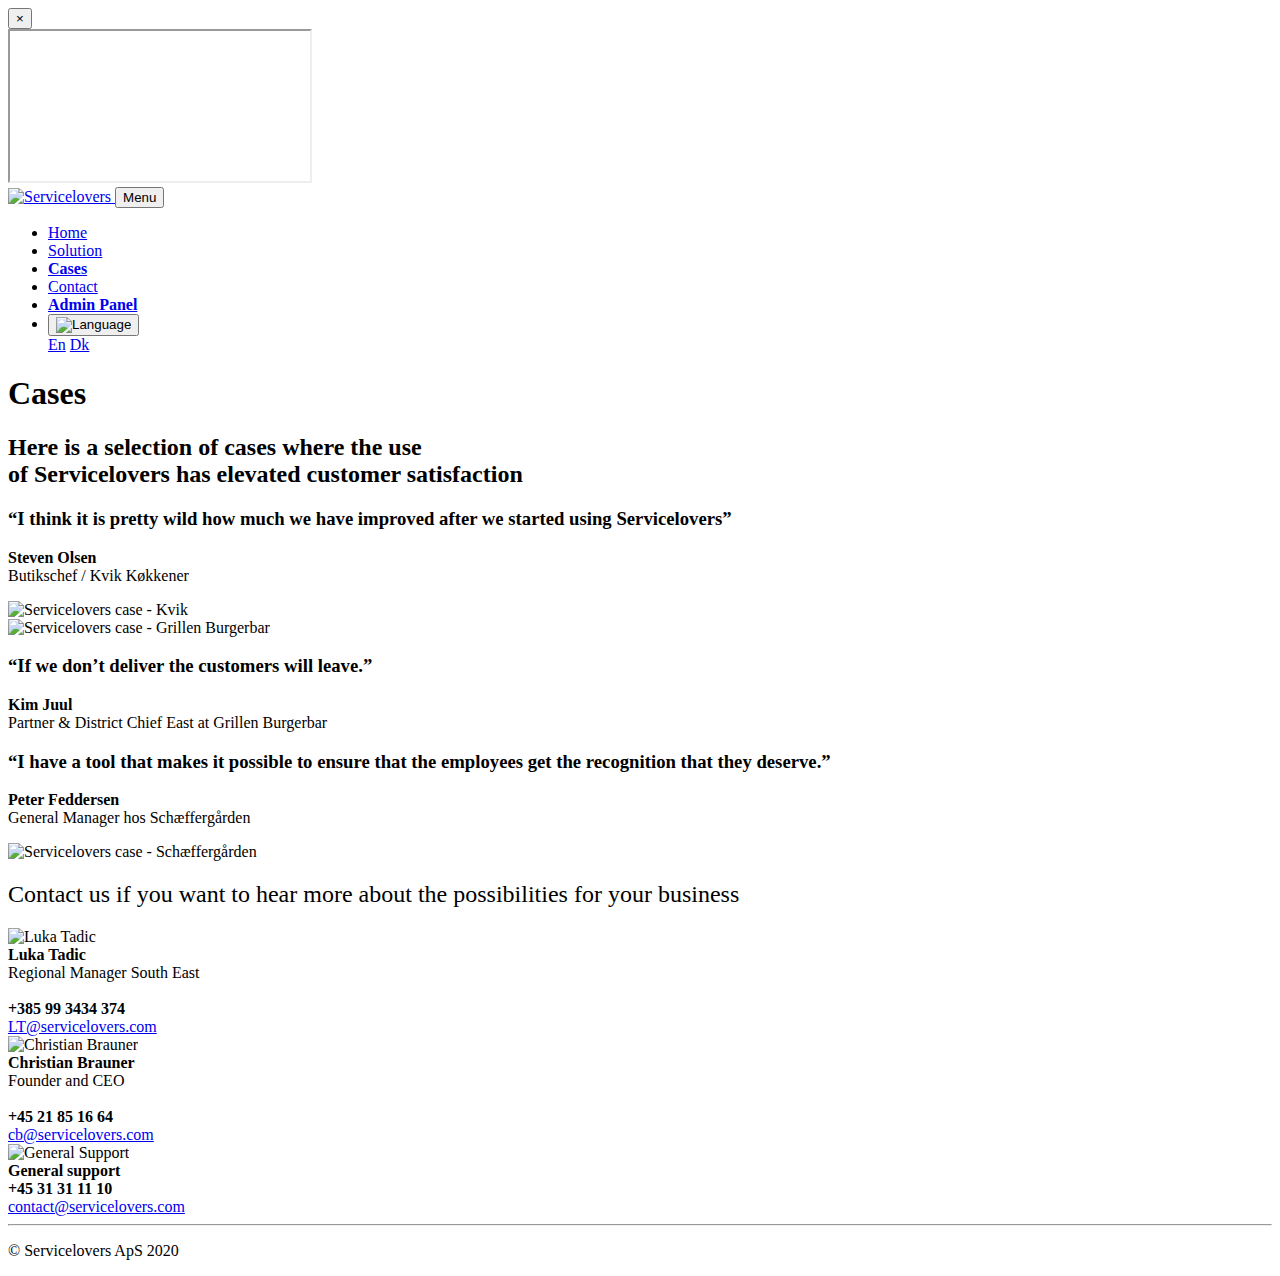
==== cases.html @ fa61757b "Add files via upload" ====
<!DOCTYPE html>
<html lang="en">

<head>

  <meta charset="utf-8">
  <meta name="viewport" content="width=device-width, initial-scale=1, shrink-to-fit=no">
  <meta name="description" content="">
  <meta name="author" content="">

  <title>Servicelovers / Cases</title>
  
  <script src="vendor/jquery/jquery.min.js"></script>
  <script src="js/jquery.MultiLanguage.min.js"></script>  
  
  <link rel="icon" type="image/png" href="favicon.ico" sizes="60x60">

  <!-- Bootstrap core CSS -->
  <link href="vendor/bootstrap/css/bootstrap.min.css" rel="stylesheet">
  
  <!-- Slick slider CSS -->
  <link rel="stylesheet" type="text/css" href="slick/slick.css">
  
  <!-- Fonts -->
  <link href="https://fonts.googleapis.com/css2?family=Lato:wght@300;400;900&display=swap" rel="stylesheet">
  
  <!-- Custom styles -->
  <link href="css/servicelovers.css" rel="stylesheet">
  
  <!-- Animate on scroll -->
  <link href="css/aos.css" rel="stylesheet">

</head>

<body>
  
   <!-- Modal -->
  <div class="modal fade" id="myModal" tabindex="-1" role="dialog" aria-labelledby="exampleModalLabel" aria-hidden="true">
    <div class="modal-dialog" role="document">
      <div class="modal-content">

        <div class="modal-body">
          <button type="button" class="close" data-dismiss="modal" aria-label="Close">
            <span aria-hidden="true">&times;</span>
          </button>        
          <!-- 16:9 aspect ratio -->
          <div class="embed-responsive embed-responsive-16by9">
            <iframe class="embed-responsive-item" src="" id="video"  allowscriptaccess="always" allow="autoplay"></iframe>
          </div>
        </div>

      </div>
    </div>
  </div> 

  <!-- Navigation -->
  <nav class="navbar navbar-expand-lg navbar-light fixed-top" id="mainNav">
    <div class="container">
      <a class="navbar-brand js-scroll-trigger" href="index.html">
        <img src="img/sl-logo-white.svg" class="img-fluid" style="max-width: 180px" alt="Servicelovers">
      </a>
      <button class="navbar-toggler navbar-toggler-right" type="button" data-toggle="collapse" data-target="#navbarResponsive" aria-controls="navbarResponsive" aria-expanded="false" aria-label="Toggle navigation">
        Menu
        <i class="fas fa-bars"></i>
      </button>
      <div class="collapse navbar-collapse" id="navbarResponsive">
        <ul class="navbar-nav ml-auto">
          <li class="nav-item">
            <a class="nav-link js-scroll-trigger" href="index.html" id="menuHome">Home</a>
          </li>
          <li class="nav-item">
            <a class="nav-link js-scroll-trigger" href="solution.html" id="menuSolution">Solution</a>
          </li>
          <li class="nav-item">
            <a class="nav-link js-scroll-trigger" href="#cases" id="menuCases"><b>Cases</b></a>
          </li>
          <li class="nav-item">
            <a class="nav-link js-scroll-trigger" href="#contact" id="menuContact">Contact</a>
          </li>
          <li class="nav-item">            
            <a class="btn btn-primary btn-sm mx-0 mx-lg-3" href="#contact"><b>Admin Panel</b></a>
          </li>
          <li class="nav-item">
            <div class="btn-group">
              <button class="btn btn-secondary btn-sm dropdown-toggle" type="button" data-toggle="dropdown" aria-haspopup="true" aria-expanded="false">
                <img src="img/ico-globe-bright.svg" alt="Language" />
              </button>
              <div class="dropdown-menu">
                <a class="dropdown-item" href="#" onclick="$.MultiLanguage('language_cases.json', 'en')">En</a>
                <a class="dropdown-item" href="#" onclick="$.MultiLanguage('language_cases.json', 'dk')">Dk</a>
                <!--a class="dropdown-item" href="#" onclick="$.MultiLanguage('language.json', 'hr')">Hr</a>
                <a class="dropdown-item" href="#" onclick="$.MultiLanguage('language.json', 'de')">De</a-->
              </div>
            </div>
          </li>
        </ul>
      </div>
    </div>
  </nav>

  <header class="headerSubpage d-none d-lg-block"></header>
  
  <section class="subPageHeader pb-0">
    <div class="container px-3 px-sm-5">
      <div class="row no-gutters">
        <div class="col-12">
          <h1 id="pageTitle">Cases</h1>
          <h2 id="subHeader">Here is a selection of cases where the use<br> of Servicelovers has elevated customer satisfaction</h2>          
        </div>
      </div>
    </div>
  </section>
 
  <section>
    <div class="container p-0">
      
      <div class="row no-gutters">
        <div class="col-lg-6 my-auto px-3 px-sm-5">
          <h3 class="pb-4"><b id="caseKvikQuote">“I think it is pretty wild how much we have improved after we started using Servicelovers”</b></h3>
          <div class="d-flex flex-row">
            <div class="align-self-center">
              <p class="float-right"><b>Steven Olsen</b><br>
              <span class="font-weight-light" id="caseKvikEmployee">Butikschef / Kvik Køkkener</span>
            </div>
          </div>
        </div>
         <div class="col-lg-6 text-white my-auto p-4">
            <img src="img/img-video-kvik.jpg" alt="Servicelovers case - Kvik" class="img-fluid my-5 video-btn grow-shadow" data-toggle="modal" data-src="https://www.youtube.com/embed/wviYY9PP62Y" data-target="#myModal">
        </div>
      </div>
      
      <div class="row no-gutters">
        <div class="col-lg-6 text-white my-auto p-4 order-2 order-md-1">
            <img src="img/img-video-grillen.jpg" alt="Servicelovers case - Grillen Burgerbar" class="img-fluid my-5 video-btn grow-shadow" data-toggle="modal" data-src="https://www.youtube.com/embed/oKk7j5cJLrE" data-target="#myModal">
        </div>
        <div class="col-lg-6 my-auto px-3 px-sm-5 order-1 order-md-2">
          <h3 class="pb-4"><b id="caseGrillenQuote">“If we don’t deliver the customers will leave.”</b></h3>
          <div class="d-flex flex-row">
            <div class="align-self-center">
              <p class="float-right"><b>Kim Juul</b><br>
              <span class="font-weight-light" id="caseGrillenEmployee">Partner &amp; District Chief East at Grillen Burgerbar</span>
            </div>
          </div>
        </div>
      </div>
      
      <div class="row no-gutters">
        <div class="col-lg-6 my-auto px-3 px-sm-5">
          <h3 class="pb-4"><b id="caseSchaefQuote">“I have a tool that makes it possible to ensure that the employees get the recognition that they deserve.”</b></h3>
          <div class="d-flex flex-row">
            <div class="align-self-center">
              <p class="float-right"><b>Peter Feddersen</b><br>
              <span class="font-weight-light" id="caseSchaefEmployee">General Manager hos Schæffergården</span>
            </div>
          </div>
        </div>
         <div class="col-lg-6 text-white my-auto p-4">
            <img src="img/img-video-schaeffergaarden.jpg" alt="Servicelovers case - Schæffergården" class="img-fluid my-5 video-btn grow-shadow" data-toggle="modal" data-src="https://www.youtube.com/embed/VyWmxE66z84" data-target="#myModal">
        </div>
      </div>
      
    </div>
  </section>
  
  <section id="contact" class="py-5">
    <div class="container" data-aos="fade-in">
      <div class="row">
        <div class="col-12 col-lg-6 offset-lg-3 py-5">
          <h2 style="font-weight: 300" id="contactHeader">Contact us if you want to hear more about the possibilities for your business</h2>
          <a href="#contact"></a>
        </div>
      </div>
      <div class="row pt-5">
        <div class="col-12 col-md-2 offset-md-3">                
          <div class="p-3 px-lg-5">
            <img src="img/img-luka.png" class="img-fluid" alt="Luka Tadic">
          </div>
          <div class="py-lg-3">
            <div class="conNamePos">
              <b>Luka Tadic</b><br>
              <span>Regional Manager South East</span><br><br>
            </div>
            <b>+385 99 3434 374</b><br>
            <a href="mailto:LT@servicelovers.com">LT@servicelovers.com</a>
          </div>
        </div>
        
        <div class="col-12 col-md-2">
          <div class="p-3 px-lg-5">
            <img src="img/img-cb.png" class="img-fluid" alt="Christian Brauner">
          </div>
          <div class="py-lg-3">
            <div class="conNamePos">
              <b>Christian Brauner</b><br>
              <span>Founder and CEO</span><br><br>
            </div>
            <b>+45 21 85 16 64</b><br>            
            <a href="mailto:cb@servicelovers.com">cb@servicelovers.com</a>
          </div>
        </div>
        
        <div class="col-12 col-md-2">
          <div class="p-3 px-lg-5">
            <img src="img/img-support.png" class="img-fluid" alt="General Support">
          </div>
          <div class="py-lg-3">
            <div class="conNamePos">
              <b>General support</b><br>
            </div>
            <b>+45 31 31 11 10</b><br>
            <a href="mailto:contact@servicelovers.com">contact@servicelovers.com</a>
          </div>
        </div>
      </div>
    </div>
  </section>
  
  <footer>
    <div class="container">
      <hr class="py-2">
      <div class="row py-3">
        <div class="col-12">
          
          <p>&copy; Servicelovers ApS 2020</p>
          
        </div>
      </div>
    </div>
  </footer>
  
  <script>
    
    $( document ).ready(function() {
      
      AOS.init();
      
      $.ajaxSetup({ cache: false });
      
      $.MultiLanguage('language.json');
      
      $('.single-item').slick({ 
        autoplay: true,
        autoplaySpeed: 2000,
        arrows: false
      });
      
      // Gets the video src from the data-src on each button

      var $videoSrc;
      
      $('.video-btn').click(function() {
          $videoSrc = $(this).data( "src" );
      });
      
      console.log($videoSrc);

      // when the modal is opened autoplay it  
      $('#myModal').on('shown.bs.modal', function (e) {

        // set the video src to autoplay and not to show related video. Youtube related video is like a box of chocolates... you never know what you're gonna get
        $("#video").attr('src',$videoSrc + "?autoplay=1&amp;modestbranding=1&amp;showinfo=0" ); 
      })

      // stop playing the youtube video when I close the modal
      $('#myModal').on('hide.bs.modal', function (e) {
        // a poor man's stop video
        $("#video").attr('src',$videoSrc); 
      }) 
      
    });
    
  </script>

  <!-- Bootstrap core JavaScript -->
  <script src="vendor/bootstrap/js/bootstrap.bundle.min.js"></script>
  
  <!-- Plugin JavaScript -->
  <script src="vendor/jquery-easing/jquery.easing.min.js"></script>
  
  <!-- Custom scripts -->
  <script src="js/servicelovers.js"></script>
  
  <!-- Slick slider CSS -->
  <script src="slick/slick.min.js"></script>
  
  <!-- Animate on scroll -->
  <script src="js/aos.js"></script>

</body>

</html>
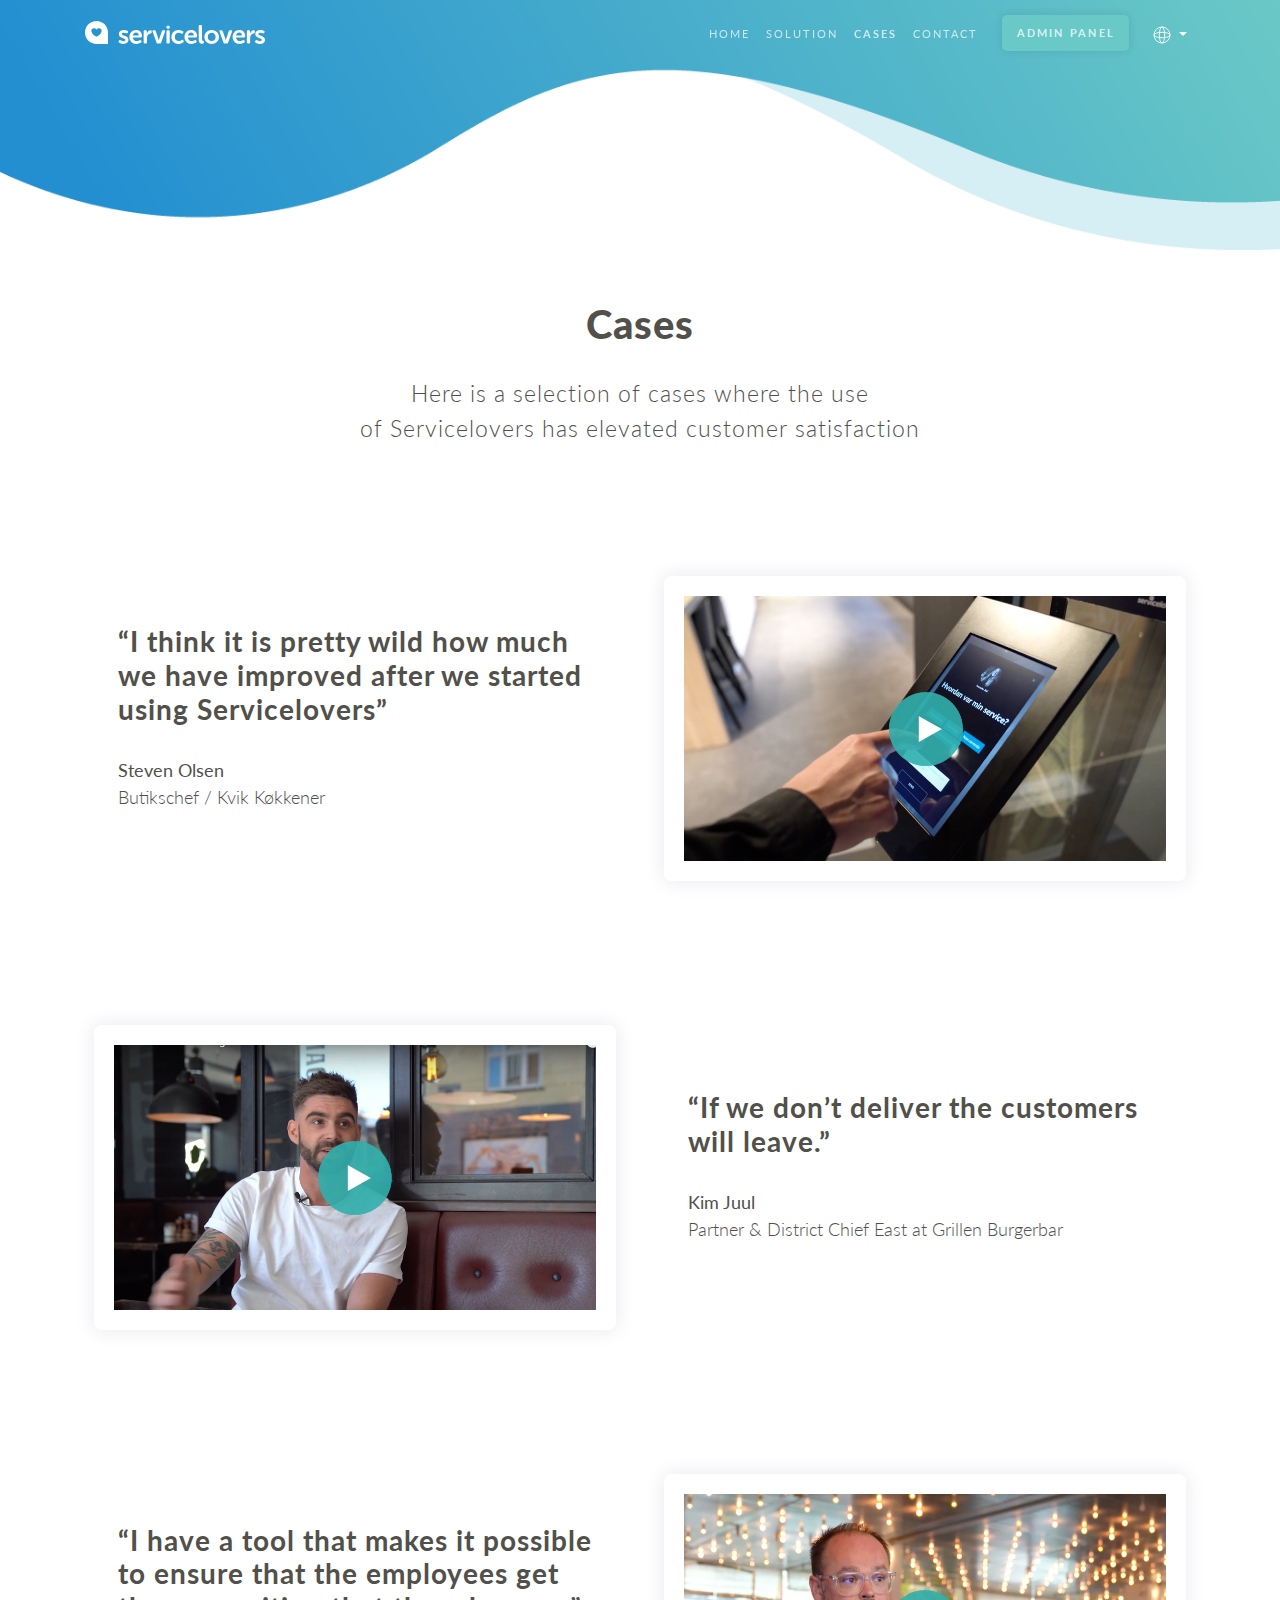
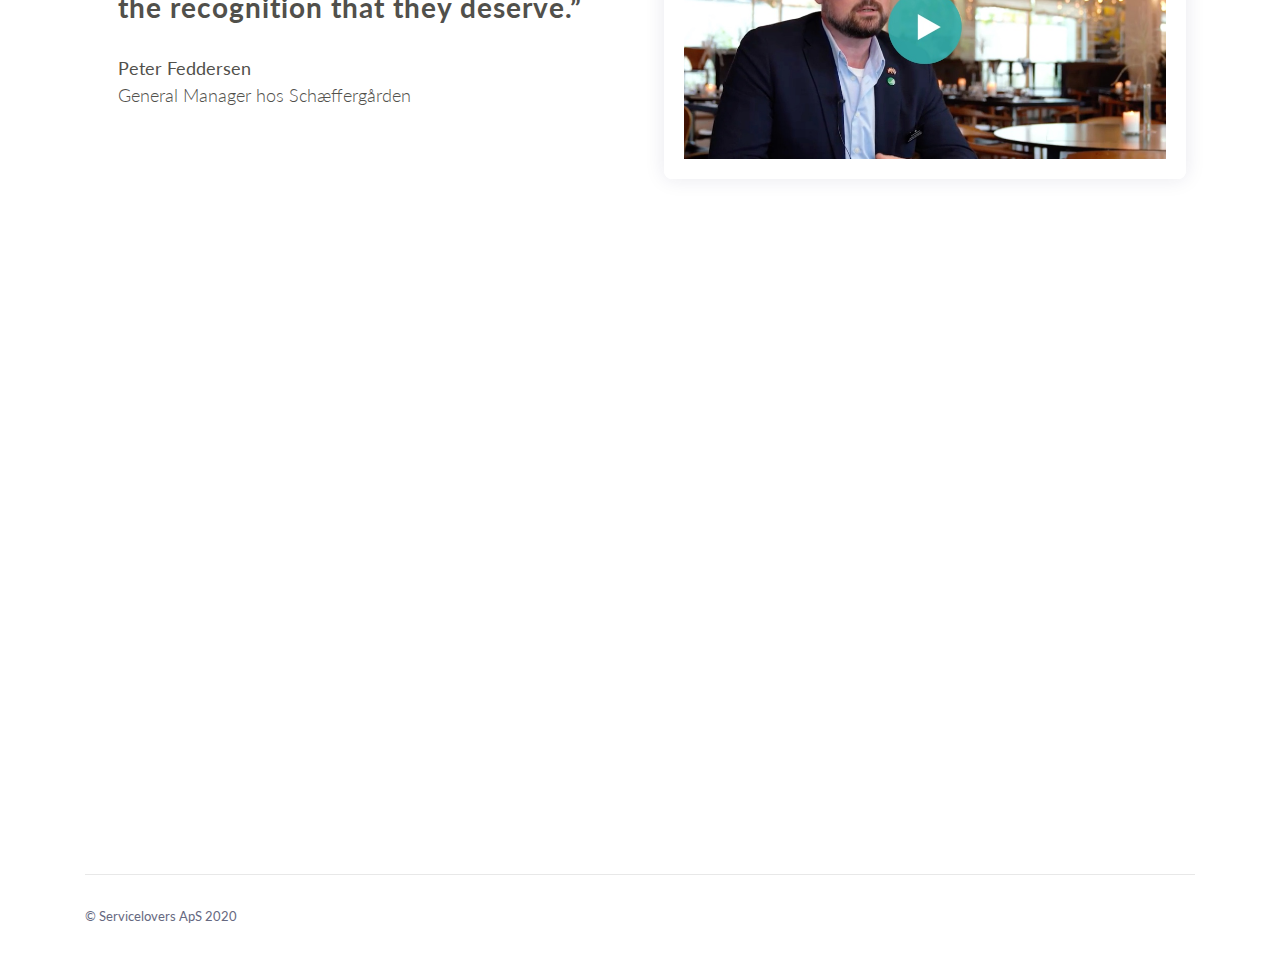
==== commit 992ecb0c: "Added meta noindex" ====
--- a/cases.html
+++ b/cases.html
@@ -7,6 +7,9 @@
   <meta name="viewport" content="width=device-width, initial-scale=1, shrink-to-fit=no">
   <meta name="description" content="">
   <meta name="author" content="">
+  
+  <meta name="robots" content="noindex"><!-- remember to remove -->
+
 
   <title>Servicelovers / Cases</title>
   
--- a/css/servicelovers.css
+++ b/css/servicelovers.css
@@ -0,0 +1,534 @@
+html,
+body {
+  width: 100%;
+  height: 100%;
+}
+
+body {
+  font-family: 'Lato', 'Helvetica', 'Arial', 'sans-serif';
+  color: #404040;
+}
+
+a {
+  color: #32B1AE;
+  transition: all .35s;
+}
+
+a:hover, a:focus {
+  color: #32B1AE;
+}
+
+hr {
+  max-width: 100px;
+  margin: 25px auto 0;
+  border-width: 1px;
+  border-color: rgba(34, 34, 34, 0.1);
+}
+
+hr.light {
+  border-color: white;
+}
+
+h1,
+h2,
+h3,
+h4,
+h5,
+h6 {
+  font-family: 'Lato', 'Helvetica', 'Arial', 'sans-serif';
+  font-weight: 400;
+  letter-spacing: 1px;
+}
+
+p {
+  font-size: 16px;
+  line-height: 1.5;
+  margin-bottom: 20px;
+}
+
+section {
+  padding: 50px 0;
+  color: #51504B;
+}
+
+section p {
+  font-size: 1.1em;
+  
+  font-weight: 200;
+}
+
+.btn-primary {
+  background-color: #69C9C7;
+  border: none;
+  font-weight: 400;
+  font-size: 0.7rem;
+  letter-spacing: 1em;
+  padding: 0.6rem .9rem;
+}
+
+.btn-primary:hover {
+  
+}
+
+.btn-primary:active {
+  
+}
+
+.shadow {
+  border-radius: 8px;
+  -webkit-box-shadow: 0px 0px 20px 0px rgba(32, 34, 86, 0.1);
+  -moz-box-shadow: 0px 0px 20px 0px rgba(32, 34, 86, 0.1); 
+  box-shadow: 0 0 20px rgba(32, 34, 86, 0.1);
+}
+
+/*--- modal and case video styles ---*/
+
+.video-btn {
+  border-radius: 8px;
+  border: 20px solid white; 
+  box-shadow: 0 0 20px rgba(32, 34, 86, 0.1);
+}
+.grow-shadow {
+  -webkit-transition: all .2s ease-in-out;
+          transition: all .2s ease-in-out;
+}
+.grow-shadow:hover {
+  -webkit-transform: scale(1.05);
+  -ms-transform: scale(1.05);
+      transform: scale(1.05);
+  box-shadow: 0 0 30px rgba(32, 34, 86, 0.3);
+}
+
+.video-btn:hover {
+  cursor: pointer;
+} 
+
+.modal-dialog {
+    max-width: 1024px;
+    margin: 30px auto;
+}
+
+.modal-body {
+  position:relative;
+  padding:0px;
+}
+.close {
+  position:absolute;
+  right:-30px;
+  top:0;
+  z-index:999;
+  font-size:2rem;
+  font-weight: normal;
+  color:#fff;
+  opacity:1;
+}
+
+/*--- ---*/
+
+
+#mainNav {
+  border-color: rgba(34, 34, 34, 0.05);
+  background-color: white;
+  transition: all .35s;
+  font-family: 'Lato', 'Helvetica', 'Arial', 'sans-serif';
+  font-weight: 400;
+  letter-spacing: 1px;
+}
+
+#mainNav .btn-primary {
+  box-shadow: 0 0 10px 0 rgba(0,0,0,0.10);
+}
+
+#mainNav .navbar-brand {
+  color: #69C9C7;
+  font-family: 'Lato', 'Helvetica', 'Arial', 'sans-serif';
+  font-weight: 200;
+  letter-spacing: 1px;
+}
+
+#mainNav .navbar-brand:hover, #mainNav .navbar-brand:focus {
+  color: #fcbd20;
+}
+
+#mainNav .navbar-toggler {
+  font-size: 12px;
+  padding: 8px 10px;
+  color: #222222;
+}
+
+.navbar-nav .nav-item .nav-link.js-scroll-trigger {
+  margin-top: 10px;
+}
+
+.navbar-nav .nav-item .btn-group button { /*-- This is for the language dropdown --*/
+  margin-top: 14px;
+  background-color: transparent;
+  border: none;
+  font-size: 0.7em;
+}
+
+.dropdown-item {
+  padding: .25rem 1.5rem;
+  font-weight: 400;
+  color: #212529;
+  background-color: transparent;
+  border: 0;
+  font-size: .8em;
+}
+
+.dropdown-menu {
+  min-width: 4rem;
+}
+
+.navbar-nav .nav-item a.btn { /*-- This is for the admin panel button --*/
+  margin-top: 7px;
+  font-weight: 600;
+}
+.navbar-nav .nav-item a.btn:hover { /*-- This is for the admin panel button --*/
+  background-color: #442E62;
+}
+
+#mainNav .navbar-nav > li > a {
+  font-size: 11px;
+  font-family: 'Lato', 'Helvetica', 'Arial', 'sans-serif';
+  letter-spacing: 2px;
+  text-transform: uppercase;
+}
+
+#mainNav .navbar-nav > li > a.active {
+  color: #69C9C7 !important;
+  background-color: transparent;
+}
+
+#mainNav .navbar-nav > li > a.active:hover {
+  background-color: transparent;
+}
+
+#mainNav .navbar-nav > li > a,
+#mainNav .navbar-nav > li > a:focus {
+  color: #222222;
+}
+
+#mainNav .navbar-nav > li > a:hover,
+#mainNav .navbar-nav > li > a:focus:hover {
+  color: #69C9C7;
+}
+
+.dropdown-toggle::after {
+  vertical-align: .15em;
+  border-top: .4em solid;
+  border-right: .4em solid transparent;
+  border-bottom: 0;
+  border-left: .4em solid transparent;
+}
+
+@media (min-width: 992px) {
+  #mainNav {
+    border-color: transparent;
+    background-color: transparent;
+  }
+  #mainNav .navbar-brand {
+    color: fade(white, 70%);
+  }
+  #mainNav .navbar-brand:hover, #mainNav .navbar-brand:focus {
+    color: white;
+  }
+  #mainNav .navbar-nav > li > a,
+  #mainNav .navbar-nav > li > a:focus {
+    color: rgba(255, 255, 255, 0.7);
+  }
+  #mainNav .navbar-nav > li > a:hover,
+  #mainNav .navbar-nav > li > a:focus:hover {
+    color: white;
+  }
+  #mainNav.navbar-shrink {
+    border-color: rgba(34, 34, 34, 0.1);
+    background-color: white;
+    box-shadow: 0 2px 8px 0 rgba(0,0,0,0.10);
+  }
+  #mainNav.navbar-shrink .navbar-brand {
+    color: #222222;
+  }
+  #mainNav.navbar-shrink .navbar-brand:hover, #mainNav.navbar-shrink .navbar-brand:focus {
+    color: #69C9C7;
+  }
+  #mainNav.navbar-shrink .navbar-nav > li > a,
+  #mainNav.navbar-shrink .navbar-nav > li > a:focus {
+    color: #222222;
+  }
+  #mainNav.navbar-shrink .navbar-nav > li > a:hover,
+  #mainNav.navbar-shrink .navbar-nav > li > a:focus:hover {
+    color: #32B1AE;
+  }
+  #mainNav.navbar-shrink .navbar-nav > li > a.btn,
+  #mainNav.navbar-shrink .navbar-nav > li > a.btn:hover {
+    box-shadow: none;
+    color: #fff;
+  }
+  .header-content h1 {
+    font-weight: 900;
+    font-size: 0.81em;
+  } 
+  header.masthead {
+    height: 75vh;
+    min-height: 775px;
+    padding-top: 0;
+    padding-bottom: 0;
+  }
+  header.masthead .header-content {
+    margin-bottom: 0;
+    text-align: left;
+  }
+  header.masthead .header-content h1 {
+    font-size: 3rem;
+  }
+  header.masthead .device-container {
+    max-width: 325px;
+  }
+  
+  #catchPhrase {
+    
+  }
+  section#contact {
+    font-size: 0.95em !important;
+  }
+  
+}
+
+
+/*------ -----*/
+
+.parallax {
+  /* The image used */
+  background-image: url("../img/img-qrBackground.jpg");
+
+  /* Full height */
+  height: 35%;
+
+  /* Create the parallax scrolling effect */
+  background-attachment: fixed;
+  background-position: center;
+  background-repeat: no-repeat;
+  background-size: 100%;
+}
+
+/*------ -----*/
+
+
+header.masthead {
+  position: relative;
+  width: 100%;
+  padding-top: 150px;
+  padding-bottom: 100px;
+  color: white;
+  background: url("../img/bg-hero-vector.svg");
+  background-repeat: no-repeat;
+  background-size: cover;
+}
+
+header.headerSubpage {
+  height: 250px;
+  position: relative;
+  padding-top: 100px;
+  padding-bottom: 100px;
+  color: white;
+  /*background: url("../img/bg-hero-vector.svg");*/
+  background: url("../img/bg-hero-subpages.png");
+  background-repeat: no-repeat;
+  background-size: 100% 100%;
+  background-position: center top;
+}
+
+header.masthead .device-container {
+  max-width: 325px;
+  margin-right: auto;
+  margin-left: auto;
+}
+
+header.masthead .device-container .screen img {
+  border-radius: 3px;
+}
+
+.header-content h1 {
+  font-weight: 900;
+  font-size: 1.5em;
+} 
+
+.subPageHeader h1 {
+  font-weight: 900; 
+  text-align: center;
+  padding-bottom: 20px;
+}
+.subPageHeader h2, h2 {
+  font-weight: 300;
+  font-size: 1.45em;
+  line-height: 1.5em;
+  text-align: center;
+} 
+.subPageHeader hr { 
+  border: 1px solid #69C9C7;
+  float: left;
+  width: 100px;
+}
+.container-fluid {
+  max-width: 1600px;
+  margin: 0;
+}
+
+#catchPhrase {
+  font-size: 1.5em;
+}
+
+#realtimeData {
+  padding-bottom: 0;
+}
+
+#motivated {
+  /*padding: 40% 0 40% 0;*/ 
+}
+
+.sectionText {
+  padding-top: 50px;
+}
+
+.sectionText h3 {
+  font-weight: 900;
+  font-size: 2rem;
+  margin-bottom: 3rem;
+}
+
+.sectionText h3 span {
+  color: #69C9C7;
+}
+
+section.greyBg {
+  background: #fbfbfb !important;
+}
+
+section#contact {
+  text-align: center;
+  font-size: 0.8em;
+}
+section#contact a {
+  color: #303030  ;
+}
+section#contact div {
+  font-weight: 300;
+}
+section#contact div b {
+  font-weight: 400;
+}
+section#contact span {
+  font-size: 0.8em;
+}
+
+section#contact .conNamePos {
+  height: 60px;
+}
+
+
+/*---- The little scroll animation ----*/
+
+.scroll-hint {
+  position: absolute;
+  z-index: 123;
+  bottom: 50px;
+  left: 50%;
+  margin-left: -12px;
+  background-image: none;
+  width: 24px;
+  height: 40px;
+}
+
+.mousey {
+  width: 3px;
+  padding: 10px 14px 0px 11px;
+  height: 45px;
+  border: 2px solid #666981;
+  border-radius: 25px;
+  opacity: 0.75;
+}
+
+.scroller {
+  width: 3px;
+  height: 10px;
+  border-radius: 25%;
+  background-color: #666981;
+  animation-name: scroll;
+  animation-duration: 2.2s;
+  animation-timing-function: cubic-bezier(0.15, 0.41, 0.69, 0.94);
+  animation-iteration-count: infinite;
+}
+
+@keyframes scroll { 
+  0% {
+    opacity:0
+  }
+  10% {
+    transform:translateY(0);
+    opacity:1
+  }
+  100% { 
+    transform:translateY(15px);
+    opacity:0
+  }
+}
+
+/*---- end ----*/
+
+.bg-primary {
+  background: #69C9C7;
+  background: linear-gradient(#fdcc52, #fdc539);
+}
+
+.text-primary {
+  color: #69C9C7;
+}
+
+.no-gutter > [class*='col-'] {
+  padding-right: 0;
+  padding-left: 0;
+}
+
+.btn-outline {
+  color: white;
+  border: 1px solid;
+  border-color: white;
+}
+
+.btn-outline:hover, .btn-outline:focus, .btn-outline:active, .btn-outline.active {
+  color: white;
+  border-color: #69C9C7;
+  background-color: #69C9C7;
+}
+
+.btn {
+  border-radius: 5px;
+  font-family: 'Lato', 'Helvetica', 'Arial', 'sans-serif';
+  letter-spacing: 2px;
+  text-transform: uppercase;
+}
+
+.btn-xl {
+  font-size: 11px;
+  padding: 15px 45px;
+}
+
+
+#clients .clientLogo {
+  /*margin: 1em 0 1em 0;*/
+}
+
+#clients div div {
+  text-align: center;
+}
+
+footer hr {
+  max-width: 100%;
+}
+
+footer p {
+  font-size: .8em;
+  color: #666981;
+}
+
